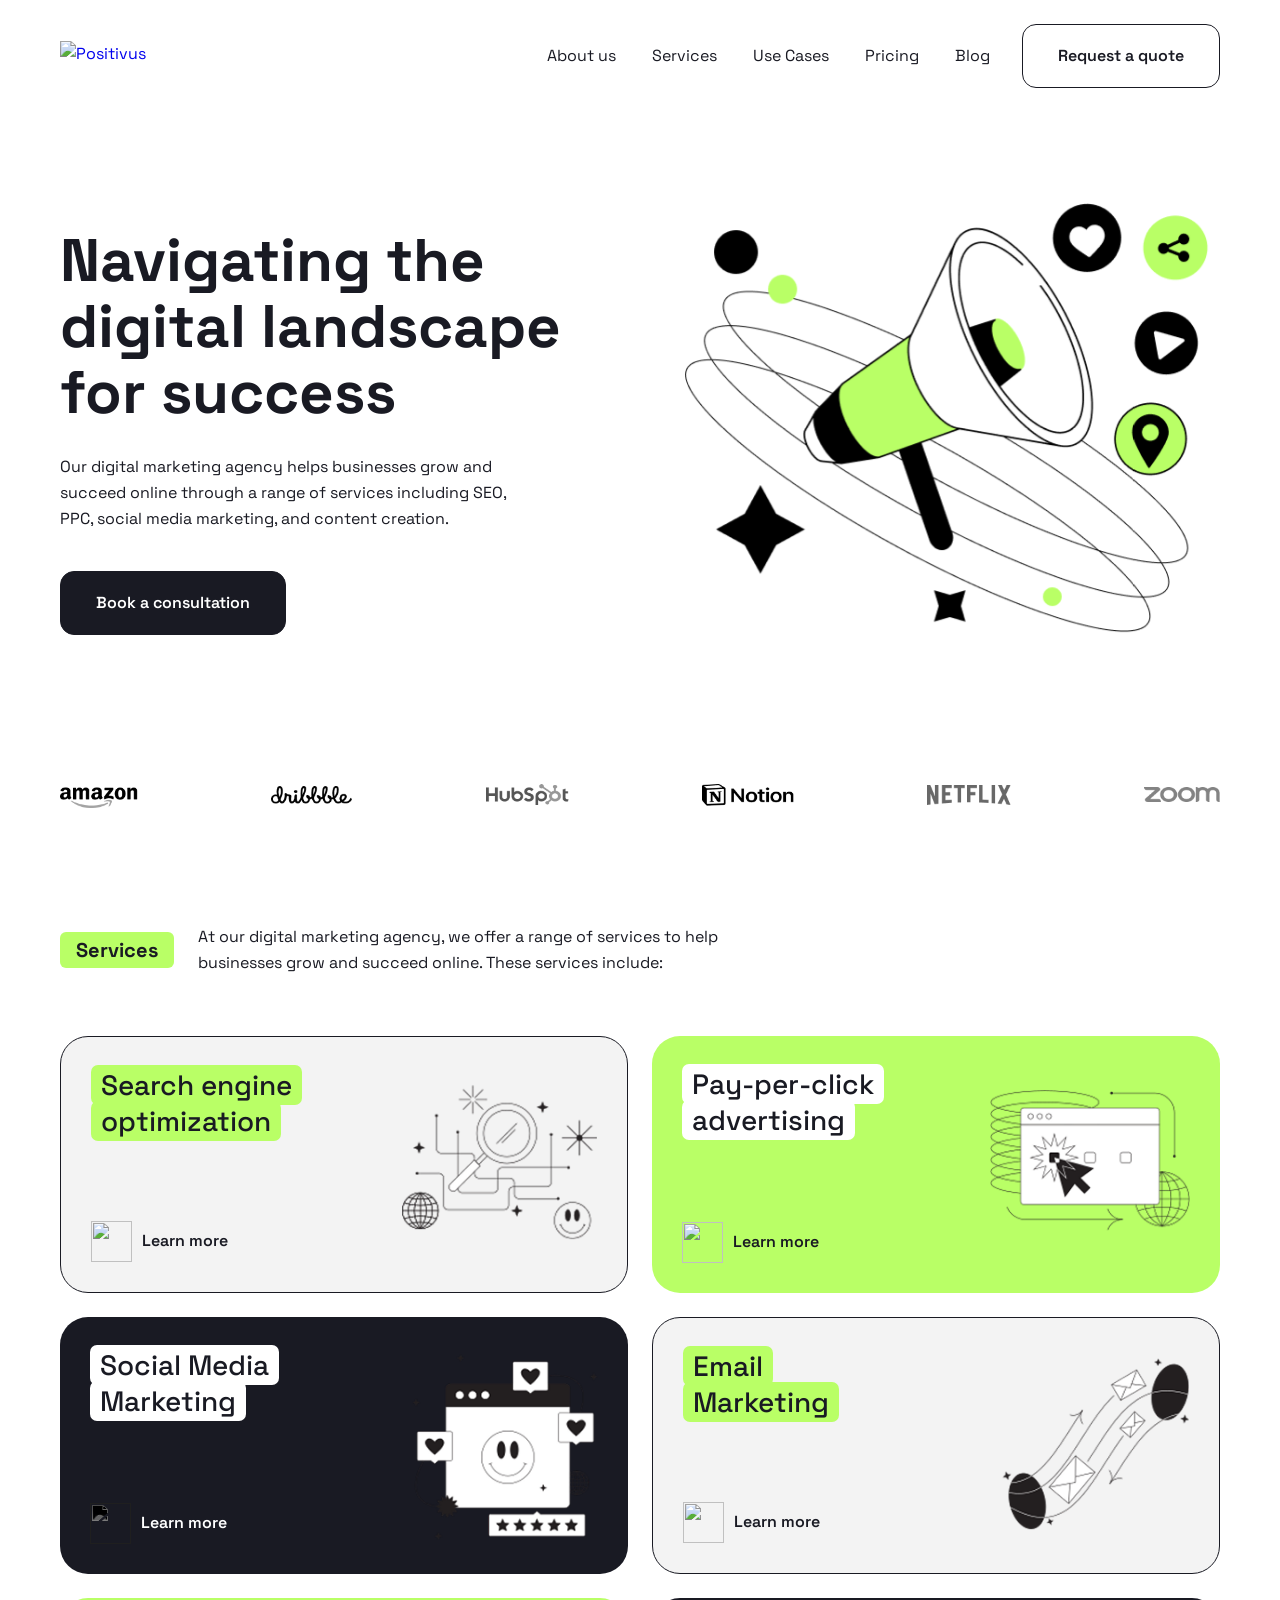
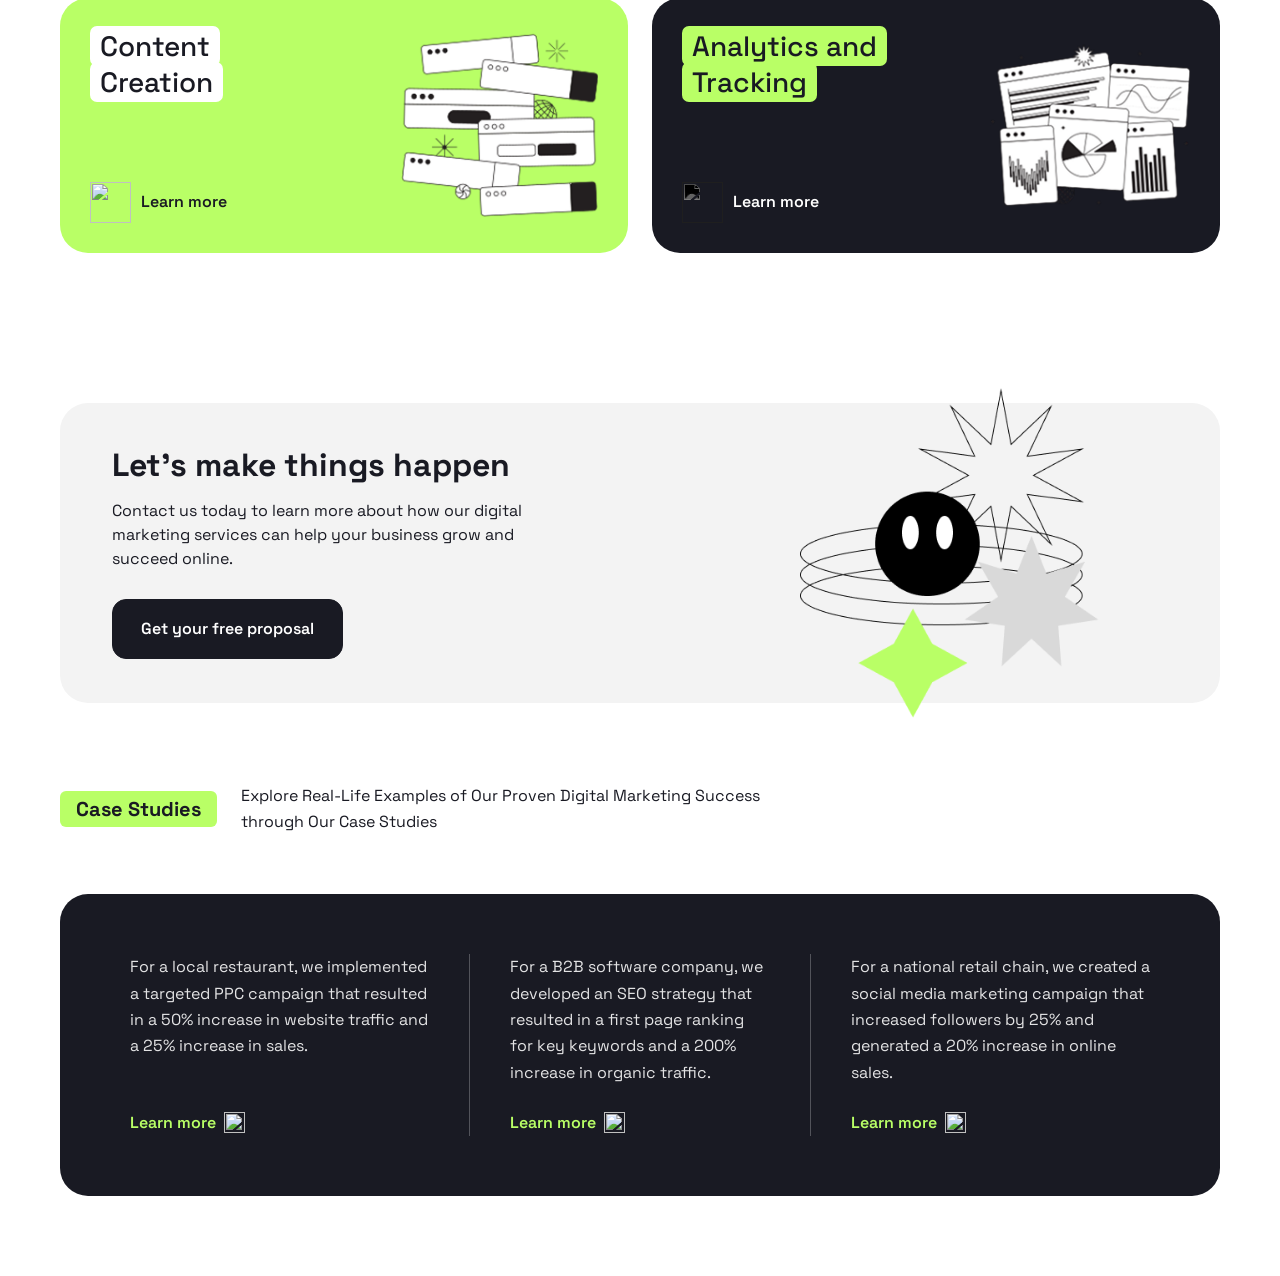
==== parte-1/index.html @ c1a02494 "feat: implement Positivus landing page with design system, responsive layout, and scroll animations" ====
﻿<!DOCTYPE html>
<html lang="en">

<head>
  <meta charset="UTF-8">
  <meta name="viewport" content="width=device-width, initial-scale=1.0">
  <meta name="description"
    content="Positivus Digital marketing agency helping businesses grow and succeed online through SEO, PPC, social media marketing and content creation.">
  <title>Positivus â€” Digital Marketing Agency</title>
  <link rel="preconnect" href="https://fonts.googleapis.com">
  <link rel="preconnect" href="https://fonts.gstatic.com" crossorigin>
  <link href="https://fonts.googleapis.com/css2?family=Space+Grotesk:wght@400;500;600;700&display=swap"
    rel="stylesheet">
  <link rel="stylesheet" href="styles.css">
</head>

<body>

  <!-- â•â• NAVBAR â•â•â•â•â•â•â•â•â•â•â•â•â•â•â•â•â•â•â•â•â•â•â•â•â•â•â•â•â•â•â•â•â•â•â•â•â•â•â•â•â•â•â•â•â•â• -->
  <header class="navbar">
    <div class="wrap">
      <a href="#" class="nav-logo" aria-label="Positivus home">
        <img src="assets/Logo.png" alt="Positivus">
      </a>
      <button class="nav-toggle" type="button" aria-expanded="false" aria-controls="primary-nav-panel"
        aria-label="Open menu">
        <span class="nav-toggle-bars" aria-hidden="true">
          <span class="nav-toggle-bar"></span>
          <span class="nav-toggle-bar"></span>
          <span class="nav-toggle-bar"></span>
        </span>
      </button>
      <div class="nav-panel" id="primary-nav-panel">
        <nav aria-label="Main navigation">
          <ul class="nav-links">
            <li><a href="#">About us</a></li>
            <li><a href="#">Services</a></li>
            <li><a href="#">Use Cases</a></li>
            <li><a href="#">Pricing</a></li>
            <li><a href="#">Blog</a></li>
          </ul>
        </nav>
        <a href="#" class="btn-outline nav-cta">Request a quote</a>
      </div>
    </div>
  </header>

  <!-- â•â• HERO â•â•â•â•â•â•â•â•â•â•â•â•â•â•â•â•â•â•â•â•â•â•â•â•â•â•â•â•â•â•â•â•â•â•â•â•â•â•â•â•â•â•â•â•â•â•â• -->
  <section class="hero" aria-label="Hero">
    <div class="wrap">
      <div class="hero-left">
        <h1 class="reveal">Navigating the digital landscape for success</h1>
        <div class="hero-copy reveal" style="animation-delay:.05s">
          <p>Our digital marketing agency helps businesses grow and succeed online through a range of services including
            SEO, PPC, social media marketing, and content creation.</p>
          <a href="#" class="btn-primary">Book a consultation</a>
        </div>
      </div>
      <div class="hero-visual reveal" style="animation-delay:.15s">
        <div class="hero-visual-media">
          <img src="assets/initial.png" alt="Digital marketing illustration â€” megaphone with floating social icons">
          <a class="hero-hotspot hero-hotspot--instagram" href="https://www.instagram.com/asimov.academy/"
            target="_blank" rel="noopener noreferrer" aria-label="Open Asimov Academy on Instagram"></a>
          <a class="hero-hotspot hero-hotspot--site" href="https://asimov.academy/" target="_blank"
            rel="noopener noreferrer" aria-label="Open Asimov Academy website"></a>
          <a class="hero-hotspot hero-hotspot--youtube" href="https://www.youtube.com/@AsimovAcademy" target="_blank"
            rel="noopener noreferrer" aria-label="Open Asimov Academy on YouTube"></a>
          <a class="hero-hotspot hero-hotspot--maps" href="https://maps.app.goo.gl/E2dj1dgpMBcCJFpw9" target="_blank"
            rel="noopener noreferrer" aria-label="Open Asimov Academy location on Google Maps"></a>
        </div>
      </div>
    </div>
  </section>

  <!-- â•â• LOGO STRIP â•â•â•â•â•â•â•â•â•â•â•â•â•â•â•â•â•â•â•â•â•â•â•â•â•â•â•â•â•â•â•â•â•â•â•â•â•â•â•â•â• -->
  <div class="logo-strip" aria-label="Trusted by">
    <div class="wrap reveal">
      <img src="assets/amazon-logo.png" alt="Amazon" class="brand-img brand-img--amazon">
      <img src="assets/dribbble.png" alt="Dribbble" class="brand-img brand-img--dribbble">
      <img src="assets/hubspot.png" alt="HubSpot" class="brand-img brand-img--hubspot">
      <img src="assets/notion.png" alt="Notion" class="brand-img brand-img--notion">
      <img src="assets/netflix.png" alt="Netflix" class="brand-img brand-img--netflix">
      <img src="assets/xoom.png" alt="Zoom" class="brand-img brand-img--zoom">
    </div>
  </div>

  <!-- â•â• SERVICES â•â•â•â•â•â•â•â•â•â•â•â•â•â•â•â•â•â•â•â•â•â•â•â•â•â•â•â•â•â•â•â•â•â•â•â•â•â•â•â•â•â•â• -->
  <section class="services" aria-labelledby="services-heading">
    <div class="wrap">
      <div class="section-header reveal">
        <h2 id="services-heading" class="badge">Services</h2>
        <p>At our digital marketing agency, we offer a range of services to help businesses grow and succeed online.
          These services include:</p>
      </div>

      <div class="services-grid">

        <!-- 1 Â· White Â· SEO -->
        <article class="card card--white reveal" style="animation-delay:0s">
          <div class="card-left">
            <h3 class="card-title">
              <span class="card-title-line"><span class="hl">Search engine</span></span>
              <span class="card-title-line"><span class="hl">optimization</span></span>
            </h3>
            <a href="#" class="card-learn">
              <img src="assets/Icon.svg" alt="" aria-hidden="true" class="card-learn-icon">
              <span class="card-learn-text">Learn more</span>
            </a>
          </div>
          <div class="card-img-wrap card-img-wrap--seo">
            <img src="assets/Search-engine-optmization.png" alt="" aria-hidden="true">
          </div>
        </article>

        <!-- 2 Â· Green Â· PPC -->
        <article class="card card--green reveal" style="animation-delay:.1s">
          <div class="card-left">
            <h3 class="card-title">
              <span class="card-title-line"><span class="hl hl--white">Pay-per-click</span></span>
              <span class="card-title-line"><span class="hl hl--white">advertising</span></span>
            </h3>
            <a href="#" class="card-learn">
              <img src="assets/Icon.svg" alt="" aria-hidden="true" class="card-learn-icon">
              <span class="card-learn-text">Learn more</span>
            </a>
          </div>
          <div class="card-img-wrap card-img-wrap--ppc">
            <img src="assets/pay-per-click-advertising.png" alt="" aria-hidden="true">
          </div>
        </article>

        <!-- 3 Â· Dark Â· Social Media -->
        <article class="card card--dark reveal" style="animation-delay:.2s">
          <div class="card-left">
            <h3 class="card-title">
              <span class="card-title-line"><span class="hl hl--white">Social Media</span></span>
              <span class="card-title-line"><span class="hl hl--white">Marketing</span></span>
            </h3>
            <a href="#" class="card-learn">
              <img src="assets/Icon.svg" alt="" aria-hidden="true" class="card-learn-icon card-learn-icon--light">
              <span class="card-learn-text">Learn more</span>
            </a>
          </div>
          <div class="card-img-wrap card-img-wrap--social">
            <img src="assets/social-media-marketing.png" alt="" aria-hidden="true">
          </div>
        </article>

        <!-- 4 Â· White Â· Email Marketing -->
        <article class="card card--white reveal" style="animation-delay:.3s">
          <div class="card-left">
            <h3 class="card-title">
              <span class="card-title-line"><span class="hl">Email</span></span>
              <span class="card-title-line"><span class="hl">Marketing</span></span>
            </h3>
            <a href="#" class="card-learn">
              <img src="assets/Icon.svg" alt="" aria-hidden="true" class="card-learn-icon">
              <span class="card-learn-text">Learn more</span>
            </a>
          </div>
          <div class="card-img-wrap card-img-wrap--email">
            <img src="assets/email-marketing.png" alt="" aria-hidden="true">
          </div>
        </article>

        <!-- 5 Â· Green Â· Content Creation -->
        <article class="card card--green reveal" style="animation-delay:.4s">
          <div class="card-left">
            <h3 class="card-title">
              <span class="card-title-line"><span class="hl hl--white">Content</span></span>
              <span class="card-title-line"><span class="hl hl--white">Creation</span></span>
            </h3>
            <a href="#" class="card-learn">
              <img src="assets/Icon.svg" alt="" aria-hidden="true" class="card-learn-icon">
              <span class="card-learn-text">Learn more</span>
            </a>
          </div>
          <div class="card-img-wrap card-img-wrap--content">
            <img src="assets/content-creation.png" alt="" aria-hidden="true">
          </div>
        </article>

        <!-- 6 Â· Dark Â· Analytics -->
        <article class="card card--dark reveal" style="animation-delay:.5s">
          <div class="card-left">
            <h3 class="card-title">
              <span class="card-title-line"><span class="hl hl--green">Analytics and</span></span>
              <span class="card-title-line"><span class="hl hl--green">Tracking</span></span>
            </h3>
            <a href="#" class="card-learn">
              <img src="assets/Icon.svg" alt="" aria-hidden="true" class="card-learn-icon card-learn-icon--light">
              <span class="card-learn-text">Learn more</span>
            </a>
          </div>
          <div class="card-img-wrap card-img-wrap--analytics">
            <img src="assets/analytics-and-tracking.png" alt="" aria-hidden="true">
          </div>
        </article>

      </div>
    </div>
  </section>

  <!-- â•â• CTA BANNER â•â•â•â•â•â•â•â•â•â•â•â•â•â•â•â•â•â•â•â•â•â•â•â•â•â•â•â•â•â•â•â•â•â•â•â•â•â•â•â•â•â• -->
  <section class="cta" aria-labelledby="cta-heading">
    <div class="wrap">
      <div class="cta-inner reveal">
        <div class="cta-left">
          <h2 id="cta-heading">Let's make things happen</h2>
          <p>Contact us today to learn more about how our digital marketing services can help your business grow and
            succeed online.</p>
          <a href="#" class="btn-primary">Get your free proposal</a>
        </div>
        <div class="cta-right">
          <img src="assets/lets-make-things-happen.png" alt="">
        </div>
      </div>
    </div>
  </section>

  <!-- â•â• CASE STUDIES â•â•â•â•â•â•â•â•â•â•â•â•â•â•â•â•â•â•â•â•â•â•â•â•â•â•â•â•â•â•â•â•â•â•â•â•â•â•â•â• -->
  <section class="cases" aria-labelledby="cases-heading">
    <div class="wrap">
      <div class="section-header reveal">
        <h2 id="cases-heading" class="badge">Case Studies</h2>
        <p>Explore Real-Life Examples of Our Proven Digital Marketing Success through Our Case Studies</p>
      </div>

      <div class="cases-card reveal">
        <div class="cases-col">
          <p>For a local restaurant, we implemented a targeted PPC campaign that resulted in a 50% increase in website
            traffic and a 25% increase in sales.</p>
          <a href="#" class="cases-learn">
            <span class="cases-learn-text">Learn more</span>
            <img src="assets/Icon.svg" alt="" class="cases-icon" aria-hidden="true">
          </a>
        </div>
        <div class="cases-divider" role="separator" aria-hidden="true"></div>
        <div class="cases-col">
          <p>For a B2B software company, we developed an SEO strategy that resulted in a first page ranking for key
            keywords and a 200% increase in organic traffic.</p>
          <a href="#" class="cases-learn">
            <span class="cases-learn-text">Learn more</span>
            <img src="assets/Icon.svg" alt="" class="cases-icon" aria-hidden="true">
          </a>
        </div>
        <div class="cases-divider" role="separator" aria-hidden="true"></div>
        <div class="cases-col">
          <p>For a national retail chain, we created a social media marketing campaign that increased followers by 25%
            and generated a 20% increase in online sales.</p>
          <a href="#" class="cases-learn">
            <span class="cases-learn-text">Learn more</span>
            <img src="assets/Icon.svg" alt="" class="cases-icon" aria-hidden="true">
          </a>
        </div>
      </div>
    </div>
  </section>

  <script src="script.js"></script>

</body>

</html>
---- parte-1/styles.css ----
﻿    /* â”€â”€â”€ Reset â”€â”€â”€ */
    *,
    *::before,
    *::after {
      box-sizing: border-box;
      margin: 0;
      padding: 0;
    }

    /* â”€â”€â”€ Design tokens â”€â”€â”€ */
    :root {
      --accent: #B9FF66;
      --dark: #191A23;
      --light: #F3F3F3;
      --white: #FFFFFF;
      --r-card: 28px;
      --r-btn: 14px;
      --sv: 80px;
      --sh: 60px;
    }

    /* â”€â”€â”€ Base â”€â”€â”€ */
    html {
      scroll-behavior: smooth;
    }

    body {
      font-family: "Space Grotesk", sans-serif;
      font-size: 16px;
      line-height: 1.6;
      color: var(--dark);
      background: var(--white);
      overflow-x: hidden;
    }

    a {
      text-decoration: none;
    }

    img {
      display: block;
      max-width: 100%;
      height: auto;
    }

    /* â”€â”€â”€ Typography scale (design-system.md) â”€â”€â”€ */
    h1 {
      font-size: 3.75rem;
      font-weight: 700;
      line-height: 1.1;
    }

    /* 60px */
    h2 {
      font-size: 2.5rem;
      font-weight: 700;
      line-height: 1.2;
    }

    /* 40px */
    h3 {
      font-size: 1.75rem;
      font-weight: 700;
      line-height: 1.25;
    }

    /* 28px */

    /* â”€â”€â”€ Container â”€â”€â”€ */
    .wrap {
      max-width: 1280px;
      margin-inline: auto;
      padding-inline: var(--sh);
    }

    /* â”€â”€â”€ Badge â”€â”€â”€ */
    .badge {
      display: inline-block;
      background: var(--accent);
      border-radius: 6px;
      padding: 2px 10px;
      font-weight: 700;
      line-height: 1.4;
    }

    /* â”€â”€â”€ Buttons â”€â”€â”€ */
    .btn-primary,
    .btn-outline {
      display: inline-block;
      border-radius: var(--r-btn);
      padding: 18px 35px;
      font-family: inherit;
      font-size: 1rem;
      font-weight: 600;
      cursor: pointer;
      border: 1px solid var(--dark);
      transition: opacity .2s ease, background .2s ease, color .2s ease;
    }

    .btn-primary {
      background: var(--dark);
      color: var(--white);
    }

    .btn-primary:hover {
      opacity: .82;
    }

    .btn-outline {
      background: var(--white);
      color: var(--dark);
    }

    .btn-outline:hover {
      background: var(--dark);
      color: var(--white);
    }

    /* â”€â”€â”€ Section header â”€â”€â”€ */
    .section-header {
      display: flex;
      align-items: center;
      gap: 24px;
      margin-bottom: 60px;
    }

    .section-header .badge {
      font-size: 1.25rem;
      padding: 4px 16px;
      white-space: nowrap;
    }

    .section-header p {
      max-width: 560px;
    }

    /* â”€â”€â”€ Scroll-reveal â”€â”€â”€ */
    .reveal {
      opacity: 0;
      transform: translateY(30px);
    }

    .reveal.visible {
      animation: fadeInUp .5s ease forwards;
    }

    @keyframes fadeInUp {
      from {
        opacity: 0;
        transform: translateY(30px);
      }

      to {
        opacity: 1;
        transform: translateY(0);
      }
    }

    /* â•â•â•â•â•â•â•â•â•â•â•â•â•â•â•â•â•â•â•â•â•â•â•â•â•â•â•â•â•â•
       NAVBAR
    â•â•â•â•â•â•â•â•â•â•â•â•â•â•â•â•â•â•â•â•â•â•â•â•â•â•â•â•â•â• */
    .navbar {
      padding-block: 24px;
      position: relative;
      z-index: 20;
    }

    .navbar .wrap {
      display: flex;
      align-items: center;
      justify-content: space-between;
      gap: 24px;
      position: relative;
    }

    .nav-logo {
      display: flex;
      align-items: center;
      flex-shrink: 0;
    }

    .nav-logo img {
      display: block;
      width: auto;
      height: 30px;
      object-fit: contain;
    }

    .nav-panel {
      margin-left: auto;
      display: flex;
      align-items: center;
      gap: 32px;
    }

    .nav-links {
      display: flex;
      list-style: none;
      gap: 36px;
    }

    .nav-links a {
      font-size: 1rem;
      color: var(--dark);
      transition: opacity .2s;
    }

    .nav-links a:hover {
      opacity: .6;
    }

    .nav-cta {
      white-space: nowrap;
    }

    .nav-toggle {
      display: none;
      appearance: none;
      border: 1px solid var(--dark);
      background: var(--white);
      color: var(--dark);
      border-radius: 16px;
      width: 52px;
      height: 52px;
      padding: 0;
      cursor: pointer;
      flex-shrink: 0;
    }

    .nav-toggle-bars {
      display: flex;
      flex-direction: column;
      align-items: center;
      justify-content: center;
      gap: 5px;
    }

    .nav-toggle-bar {
      width: 20px;
      height: 2px;
      background: currentColor;
      border-radius: 999px;
      transition: transform .2s ease, opacity .2s ease;
    }

    .navbar.is-open .nav-toggle-bar:nth-child(1) {
      transform: translateY(7px) rotate(45deg);
    }

    .navbar.is-open .nav-toggle-bar:nth-child(2) {
      opacity: 0;
    }

    .navbar.is-open .nav-toggle-bar:nth-child(3) {
      transform: translateY(-7px) rotate(-45deg);
    }

    /* â•â•â•â•â•â•â•â•â•â•â•â•â•â•â•â•â•â•â•â•â•â•â•â•â•â•â•â•â•â•
       HERO
    â•â•â•â•â•â•â•â•â•â•â•â•â•â•â•â•â•â•â•â•â•â•â•â•â•â•â•â•â•â• */
    .hero .wrap {
      display: grid;
      grid-template-columns: 1fr 1fr;
      align-items: center;
      gap: 40px;
      padding-block: var(--sv);
    }

    .hero-left {
      display: flex;
      flex-direction: column;
    }

    .hero-copy {
      max-width: 460px;
    }

    .hero h1 {
      margin-bottom: 28px;
    }

    .hero p {
      margin-bottom: 40px;
      max-width: 460px;
    }

    .hero-visual {
      display: flex;
      justify-content: flex-end;
      align-items: center;
    }

    .hero-visual-media {
      position: relative;
      width: min(100%, 601px);
    }

    .hero-visual img {
      width: 100%;
      max-width: 100%;
      object-fit: contain;
    }

    .hero-hotspot {
      position: absolute;
      display: block;
      transform: translate(-50%, -50%);
      border-radius: 50%;
      z-index: 2;
    }

    .hero-hotspot--instagram {
      left: 76.2%;
      top: 12.1%;
      width: 10.5%;
      aspect-ratio: 1;
    }

    .hero-hotspot--site {
      left: 91.3%;
      top: 11.2%;
      width: 13%;
      aspect-ratio: 1;
    }

    .hero-hotspot--youtube {
      left: 89.9%;
      top: 35.2%;
      width: 10.5%;
      aspect-ratio: 1;
    }

    .hero-hotspot--maps {
      left: 87.8%;
      top: 53.3%;
      width: 12%;
      aspect-ratio: 1;
    }

    .hero-hotspot:focus-visible {
      outline: 2px solid var(--dark);
      outline-offset: 4px;
    }

    /* â•â•â•â•â•â•â•â•â•â•â•â•â•â•â•â•â•â•â•â•â•â•â•â•â•â•â•â•â•â•
       LOGO STRIP
    â•â•â•â•â•â•â•â•â•â•â•â•â•â•â•â•â•â•â•â•â•â•â•â•â•â•â•â•â•â• */
    .logo-strip {
      background: var(--white);
      padding-block: 28px 34px;
    }

    .logo-strip .wrap {
      display: flex;
      justify-content: space-between;
      align-items: center;
      gap: clamp(18px, 2.4vw, 40px);
    }

    .brand-img {
      display: block;
      width: auto;
      height: auto;
      max-width: 100%;
      object-fit: contain;
      flex-shrink: 0;
      filter: grayscale(1);
    }

    .brand-img--amazon {
      height: 30px;
      filter: grayscale(1);
      opacity: 1;
    }

    .brand-img--dribbble {
      height: 18px;
      filter: grayscale(1) brightness(.24);
      opacity: 1;
    }

    .brand-img--hubspot {
      height: 31px;
      filter: grayscale(1) contrast(.78) brightness(1.05);
      opacity: 1;
    }

    .brand-img--notion {
      height: 22px;
      filter: grayscale(1) brightness(.18);
      opacity: 1;
    }

    .brand-img--netflix {
      height: 20px;
      filter: grayscale(1) contrast(.7) brightness(1.18);
      opacity: 1;
    }

    .brand-img--zoom {
      height: 15px;
      filter: grayscale(1) contrast(.78) brightness(1.02);
      opacity: 1;
    }

    /* â•â•â•â•â•â•â•â•â•â•â•â•â•â•â•â•â•â•â•â•â•â•â•â•â•â•â•â•â•â•
       SERVICES
    â•â•â•â•â•â•â•â•â•â•â•â•â•â•â•â•â•â•â•â•â•â•â•â•â•â•â•â•â•â• */
    .services .wrap {
      padding-block: var(--sv);
    }

    .services-grid {
      display: grid;
      grid-template-columns: repeat(2, 1fr);
      gap: 24px;
    }

    /* â”€â”€â”€ Card shell â”€â”€â”€ */
    .card {
      border-radius: var(--r-card);
      padding: 30px;
      min-height: 255px;
      display: flex;
      flex-direction: row;
      justify-content: space-between;
      align-items: stretch;
      gap: 20px;
      transition: transform .3s ease, box-shadow .3s ease;
    }

    .card--white {
      background: var(--light);
      border: 1px solid var(--dark);
    }

    .card--green {
      background: var(--accent);
      border: none;
    }

    .card--dark {
      background: var(--dark);
      border: none;
      color: var(--white);
    }

    .card--white:hover,
    .card--green:hover {
      transform: translateY(-6px);
      box-shadow: 6px 6px 0 var(--dark);
    }

    .card--dark:hover {
      transform: translateY(-6px);
      box-shadow: 6px 6px 0 var(--accent);
    }

    /* â”€â”€â”€ Card left column: title top, learn-more bottom â”€â”€â”€ */
    .card-left {
      flex: 1 1 auto;
      display: flex;
      flex-direction: column;
      justify-content: space-between;
      align-self: stretch;
      min-width: 0;
      /* prevent flex overflow on narrow containers */
    }

    /* â”€â”€â”€ Card title badge highlights â”€â”€â”€ */
    .card-title {
      font-size: 1.75rem;
      font-weight: 700;
      line-height: 1.3;
    }

    .card-title-line {
      display: block;
    }

    .card-title .hl {
      display: inline;
      background: var(--accent);
      border-radius: 7px;
      padding: 2px 10px;
      font-weight: 500;
      box-decoration-break: clone;
      -webkit-box-decoration-break: clone;
    }

    .card-title .hl--dark {
      background: var(--dark);
      color: var(--white);
    }

    .card-title .hl--white {
      background: var(--white);
      color: var(--dark);
    }

    .card-title .hl--green {
      background: var(--accent);
      color: var(--dark);
    }

    /* â”€â”€â”€ Learn more â”€â”€â”€ */
    .card-learn {
      display: inline-flex;
      align-items: center;
      gap: 10px;
      font-weight: 600;
      color: var(--dark);
      width: fit-content;
      transition: gap .2s ease;
    }

    .card--dark .card-learn {
      color: var(--white);
    }

    .card-learn:hover {
      gap: 16px;
    }

    .card-learn:hover .card-learn-text {
      text-decoration: underline;
    }

    .card-learn-icon {
      width: 41px;
      height: 41px;
      flex-shrink: 0;
      transition: transform .2s ease;
    }

    .card-learn:hover .card-learn-icon {
      transform: translateX(4px);
    }

    .card-learn-icon--light {
      filter: grayscale(1) invert(1) contrast(1.5);
    }

    /*
     * â”€â”€â”€ Card illustration wrapper â”€â”€â”€â”€â”€â”€â”€â”€â”€â”€â”€â”€â”€â”€â”€â”€â”€â”€â”€â”€â”€â”€â”€â”€â”€â”€â”€
     * Fixed bounding box so ALL cards have identical height
     * regardless of each image's natural aspect ratio.
     * Width â‰ˆ 38% of the inner card content area at 1440px viewport.
     * Height drives the card total height: 30px + 195px + 30px = 255px.
     * â”€â”€â”€â”€â”€â”€â”€â”€â”€â”€â”€â”€â”€â”€â”€â”€â”€â”€â”€â”€â”€â”€â”€â”€â”€â”€â”€â”€â”€â”€â”€â”€â”€â”€â”€â”€â”€â”€â”€â”€â”€â”€â”€â”€â”€â”€â”€â”€â”€â”€â”€â”€â”€â”€â”€â”€â”€â”€
     */
    .card-img-wrap {
      --card-visual-height: 172px;
      --card-visual-shift-y: 0px;
      width: 200px;
      min-height: 195px;
      flex-shrink: 0;
      display: flex;
      align-self: stretch;
      align-items: center;
      justify-content: flex-end;
    }

    .card-img-wrap img {
      max-width: 100%;
      max-height: var(--card-visual-height);
      width: auto;
      height: auto;
      object-fit: contain;
      display: block;
      transform: translateY(var(--card-visual-shift-y));
    }

    .card-img-wrap--seo {
      --card-visual-height: 158px;
      --card-visual-shift-y: -2px;
    }

    .card-img-wrap--ppc {
      --card-visual-height: 150px;
      --card-visual-shift-y: -4px;
    }

    .card-img-wrap--social {
      --card-visual-height: 186px;
      --card-visual-shift-y: 2px;
    }

    .card-img-wrap--email {
      --card-visual-height: 172px;
      --card-visual-shift-y: -1px;
    }

    .card-img-wrap--content {
      --card-visual-height: 184px;
    }

    .card-img-wrap--analytics {
      --card-visual-height: 170px;
    }

    /* â•â•â•â•â•â•â•â•â•â•â•â•â•â•â•â•â•â•â•â•â•â•â•â•â•â•â•â•â•â•
       CTA BANNER
    â•â•â•â•â•â•â•â•â•â•â•â•â•â•â•â•â•â•â•â•â•â•â•â•â•â•â•â•â•â• */
    .cta .wrap {
      padding-block: 70px var(--sv);
    }

    .cta-inner {
      background: var(--light);
      border-radius: var(--r-card);
      padding: 44px 52px;
      display: grid;
      grid-template-columns: minmax(0, 1fr) 320px;
      gap: 24px;
      align-items: center;
      overflow: visible;
      position: relative;
    }

    .cta-left {
      max-width: 520px;
    }

    .cta-left h2 {
      font-size: 2rem;
      line-height: 1.15;
      margin-bottom: 16px;
    }

    .cta-left p {
      max-width: 430px;
      margin-bottom: 28px;
      line-height: 1.5;
    }

    .cta .btn-primary {
      min-width: 210px;
      padding: 16px 28px;
      text-align: center;
    }

    .cta-right img {
      position: absolute;
      top: -15px;
      right: 120px;
      height: calc(100% + 30px);
      width: auto;
      object-fit: contain;
      display: block;
    }

    /* â•â•â•â•â•â•â•â•â•â•â•â•â•â•â•â•â•â•â•â•â•â•â•â•â•â•â•â•â•â•
       CASE STUDIES
    â•â•â•â•â•â•â•â•â•â•â•â•â•â•â•â•â•â•â•â•â•â•â•â•â•â•â•â•â•â• */
    .cases .wrap {
      padding-block: 0 var(--sv);
    }

    .cases-card {
      background: var(--dark);
      border-radius: var(--r-card);
      padding: 60px 70px;
      display: grid;
      grid-template-columns: 1fr 1px 1fr 1px 1fr;
      color: var(--white);
    }

    .cases-divider {
      background: rgba(255, 255, 255, .25);
    }

    .cases-col {
      padding-inline: 40px;
      display: flex;
      flex-direction: column;
      justify-content: space-between;
      gap: 24px;
    }

    .cases-col:first-child {
      padding-left: 0;
    }

    .cases-col:last-child {
      padding-right: 0;
    }

    .cases-col p {
      font-size: 1rem;
      line-height: 1.65;
      color: rgba(255, 255, 255, .88);
    }

    .cases-learn {
      display: inline-flex;
      align-items: center;
      gap: 8px;
      color: var(--accent);
      font-weight: 600;
      width: fit-content;
      transition: gap .2s ease;
    }

    .cases-learn:hover {
      gap: 14px;
    }

    .cases-learn:hover .cases-learn-text {
      text-decoration: underline;
    }

    .cases-icon {
      width: 21px;
      height: 21px;
      flex: 0 0 21px;
      transition: transform .2s ease;
    }

    .cases-learn:hover .cases-icon {
      transform: translateX(4px);
    }

    /* â•â•â•â•â•â•â•â•â•â•â•â•â•â•â•â•â•â•â•â•â•â•â•â•â•â•â•â•â•â•
       RESPONSIVE â‰¤ 1024px (tablet)
    â•â•â•â•â•â•â•â•â•â•â•â•â•â•â•â•â•â•â•â•â•â•â•â•â•â•â•â•â•â• */
    @media (max-width: 1024px) {
      .card-img-wrap {
        width: 160px;
        height: 155px;
      }

      .cta .wrap {
        padding-block-start: 50px;
      }

      .cta-inner {
        grid-template-columns: minmax(0, 1fr) 260px;
        padding: 38px 42px;
        gap: 20px;
      }

      .cta-left h2 {
        font-size: 1.75rem;
      }

      .cta-right img {
        top: -15px;
        right: 10px;
        height: calc(100% + 30px);
      }
    }

    /* â•â•â•â•â•â•â•â•â•â•â•â•â•â•â•â•â•â•â•â•â•â•â•â•â•â•â•â•â•â•
       RESPONSIVE â‰¤ 768px (mobile)
    â•â•â•â•â•â•â•â•â•â•â•â•â•â•â•â•â•â•â•â•â•â•â•â•â•â•â•â•â•â• */
    @media (max-width: 768px) {
      :root {
        --sh: 20px;
        --sv: 56px;
      }

      .wrap {
        padding-inline: var(--sh);
      }

      /* Navbar */
      .navbar .wrap {
        flex-wrap: nowrap;
        justify-content: space-between;
        gap: 12px;
      }

      .nav-logo img {
        height: 28px;
      }

      .nav-toggle {
        display: inline-flex;
        align-items: center;
        justify-content: center;
      }

      .nav-panel {
        position: absolute;
        top: calc(100% + 12px);
        left: var(--sh);
        right: var(--sh);
        display: none;
        flex-direction: column;
        align-items: stretch;
        gap: 16px;
        padding: 18px;
        background: var(--white);
        border: 1px solid var(--dark);
        border-radius: 24px;
        box-shadow: 0 24px 60px rgba(25, 26, 35, .12);
      }

      .navbar.is-open .nav-panel {
        display: flex;
      }

      .nav-panel nav {
        width: 100%;
      }

      .nav-links {
        flex-direction: column;
        align-items: stretch;
        gap: 0;
      }

      .nav-links a {
        display: block;
        padding: 10px 0;
        text-align: center;
      }

      .nav-cta {
        width: 100%;
        text-align: center;
      }

      /* Hero */
      .hero .wrap {
        grid-template-columns: 1fr;
        gap: 24px;
      }

      .hero-left {
        display: contents;
      }

      .hero h1 {
        font-size: 2.5rem;
        margin-bottom: 0;
        order: 1;
        text-align: center;
      }

      .hero-visual {
        order: 2;
        justify-content: center;
      }

      .hero-visual img {
        margin-inline: auto;
      }

      .hero-visual-media {
        width: min(100%, 320px);
      }

      .hero-copy {
        order: 3;
        max-width: none;
      }

      .hero-copy p {
        text-align: center;
        margin-bottom: 24px;
      }

      .hero-copy .btn-primary {
        width: 100%;
        text-align: center;
      }

      /* Logo strip */
      .logo-strip {
        padding-block: 22px 28px;
      }

      .logo-strip .wrap {
        justify-content: center;
        gap: 22px 30px;
        flex-wrap: wrap;
      }

      .brand-img--amazon {
        height: 24px;
      }

      .brand-img--dribbble {
        height: 18px;
      }

      .brand-img--hubspot {
        height: 24px;
      }

      .brand-img--notion {
        height: 20px;
      }

      .brand-img--netflix {
        height: 24px;
      }

      .brand-img--zoom {
        height: 18px;
      }

      /* Section header */
      .section-header {
        flex-direction: column;
        align-items: center;
        gap: 12px;
        margin-bottom: 32px;
        text-align: center;
      }

      .section-header .badge {
        margin-inline: auto;
      }

      .section-header p {
        max-width: 520px;
      }

      /* Services â€” single column, card flips to column layout */
      .services-grid {
        grid-template-columns: 1fr;
      }

      .card {
        min-height: 240px;
        position: relative;
        flex-direction: column;
        align-items: flex-start;
        gap: 16px;
        padding: 40px;
      }

      .card-left {
        width: 100%;
        gap: 14px;
        display: flex;
        flex-direction: column;
        justify-content: space-between;
      }

      .card-title {
        font-size: 1.375rem;
      }

      .card-learn {
        left: 24px;
        bottom: 24px;
      }

      .card-img-wrap {
        width: min(160px, 44vw);
        height: 120px;
        min-height: 120px;
        align-self: flex-end;
        align-items: flex-end;
        position: absolute;
        top: 85px;
      }

      .card-img-wrap img {
        max-height: 100%;
        transform: none;
      }

      /* CTA */
      .cta-inner {
        grid-template-columns: 1fr;
        padding: 34px 24px;
        gap: 22px;
      }

      .cta-left {
        max-width: none;
      }

      .cta-left h2 {
        font-size: 1.75rem;
        text-align: center;
      }

      .cta-left p {
        margin-bottom: 24px;
        text-align: center;
      }

      .cta .wrap {
        padding-block-start: 0;
      }

      .cta .btn-primary {
        width: 100%;
        min-width: 0;
      }

      .cta-right {
        display: none;
      }

      /* Case studies */
      .cases-card {
        display: flex;
        gap: 16px;
        background: transparent;
        border-radius: 0;
        padding: 0 var(--sh) 8px;
        margin-inline: calc(var(--sh) * -1);
        overflow-x: auto;
        overflow-y: hidden;
        scroll-snap-type: x proximity;
        scroll-padding-inline: var(--sh);
        scrollbar-width: none;
      }

      .cases-card::-webkit-scrollbar {
        display: none;
      }

      .cases-divider {
        display: none;
      }

      .cases-col {
        flex: 0 0 82%;
        min-height: 230px;
        background: var(--dark);
        border-radius: var(--r-card);
        padding: 28px 24px;
        border: none;
        scroll-snap-align: start;
      }

      .cases-col:last-child {
        padding: 28px 24px;
      }

      .cases-col:first-child {
        padding: 28px 24px;
      }
    }
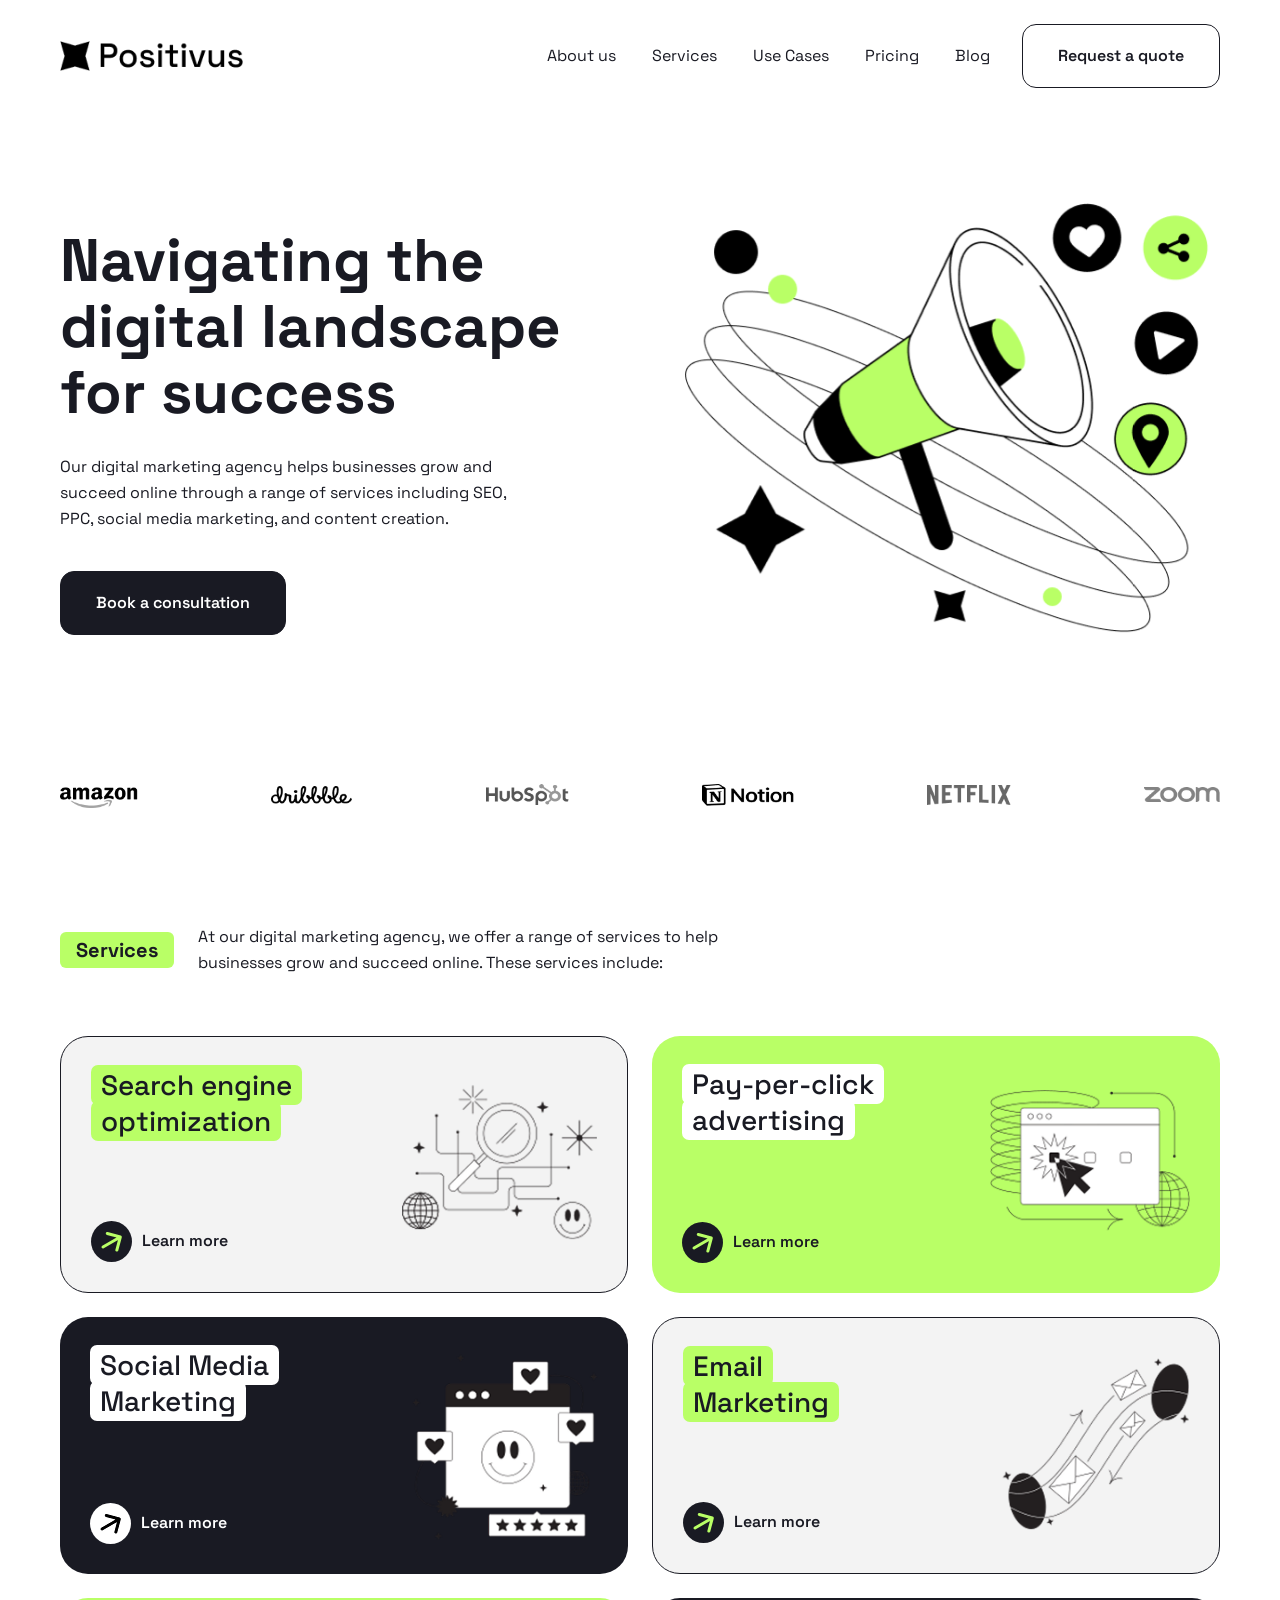
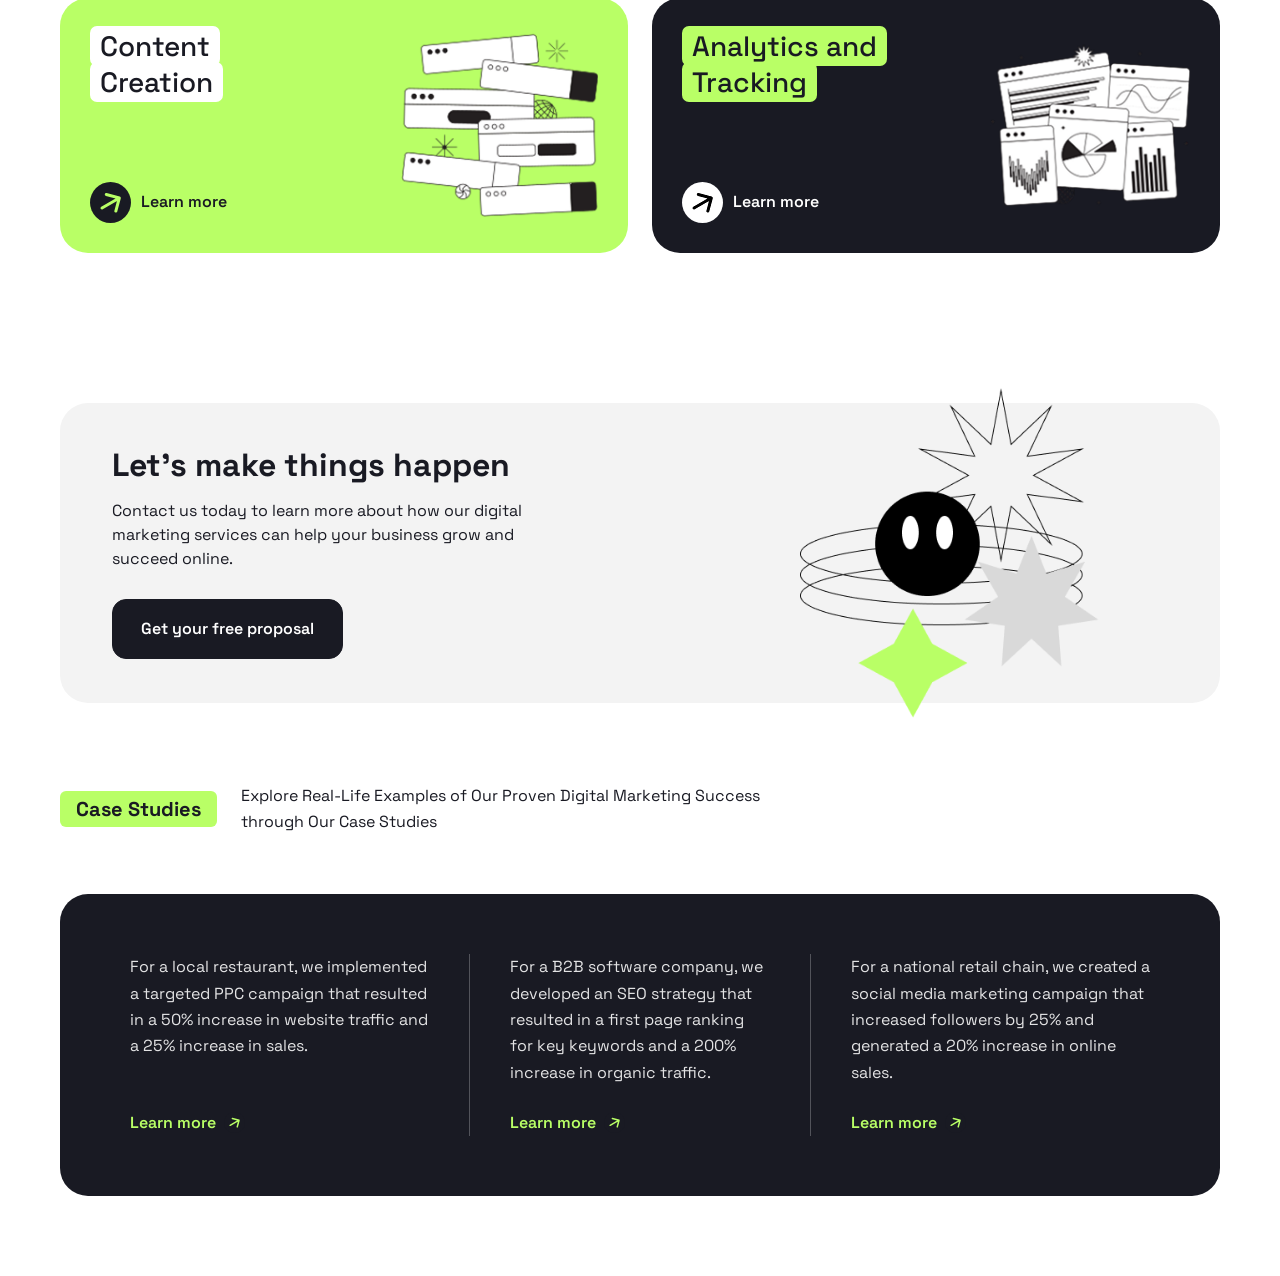
==== commit 35a8a4ce: "chore(parte-1): ajustar title e adicionar favicon" ====
--- a/parte-1/index.html
+++ b/parte-1/index.html
@@ -6,7 +6,8 @@
   <meta name="viewport" content="width=device-width, initial-scale=1.0">
   <meta name="description"
     content="Positivus Digital marketing agency helping businesses grow and succeed online through SEO, PPC, social media marketing and content creation.">
-  <title>Positivus â€” Digital Marketing Agency</title>
+  <title>Positivus Digital Marketing Agency</title>
+  <link rel="icon" href="assets/Logo.png">
   <link rel="preconnect" href="https://fonts.googleapis.com">
   <link rel="preconnect" href="https://fonts.gstatic.com" crossorigin>
   <link href="https://fonts.googleapis.com/css2?family=Space+Grotesk:wght@400;500;600;700&display=swap"
@@ -261,4 +262,4 @@
 
 </body>
 
-</html>
+</html>
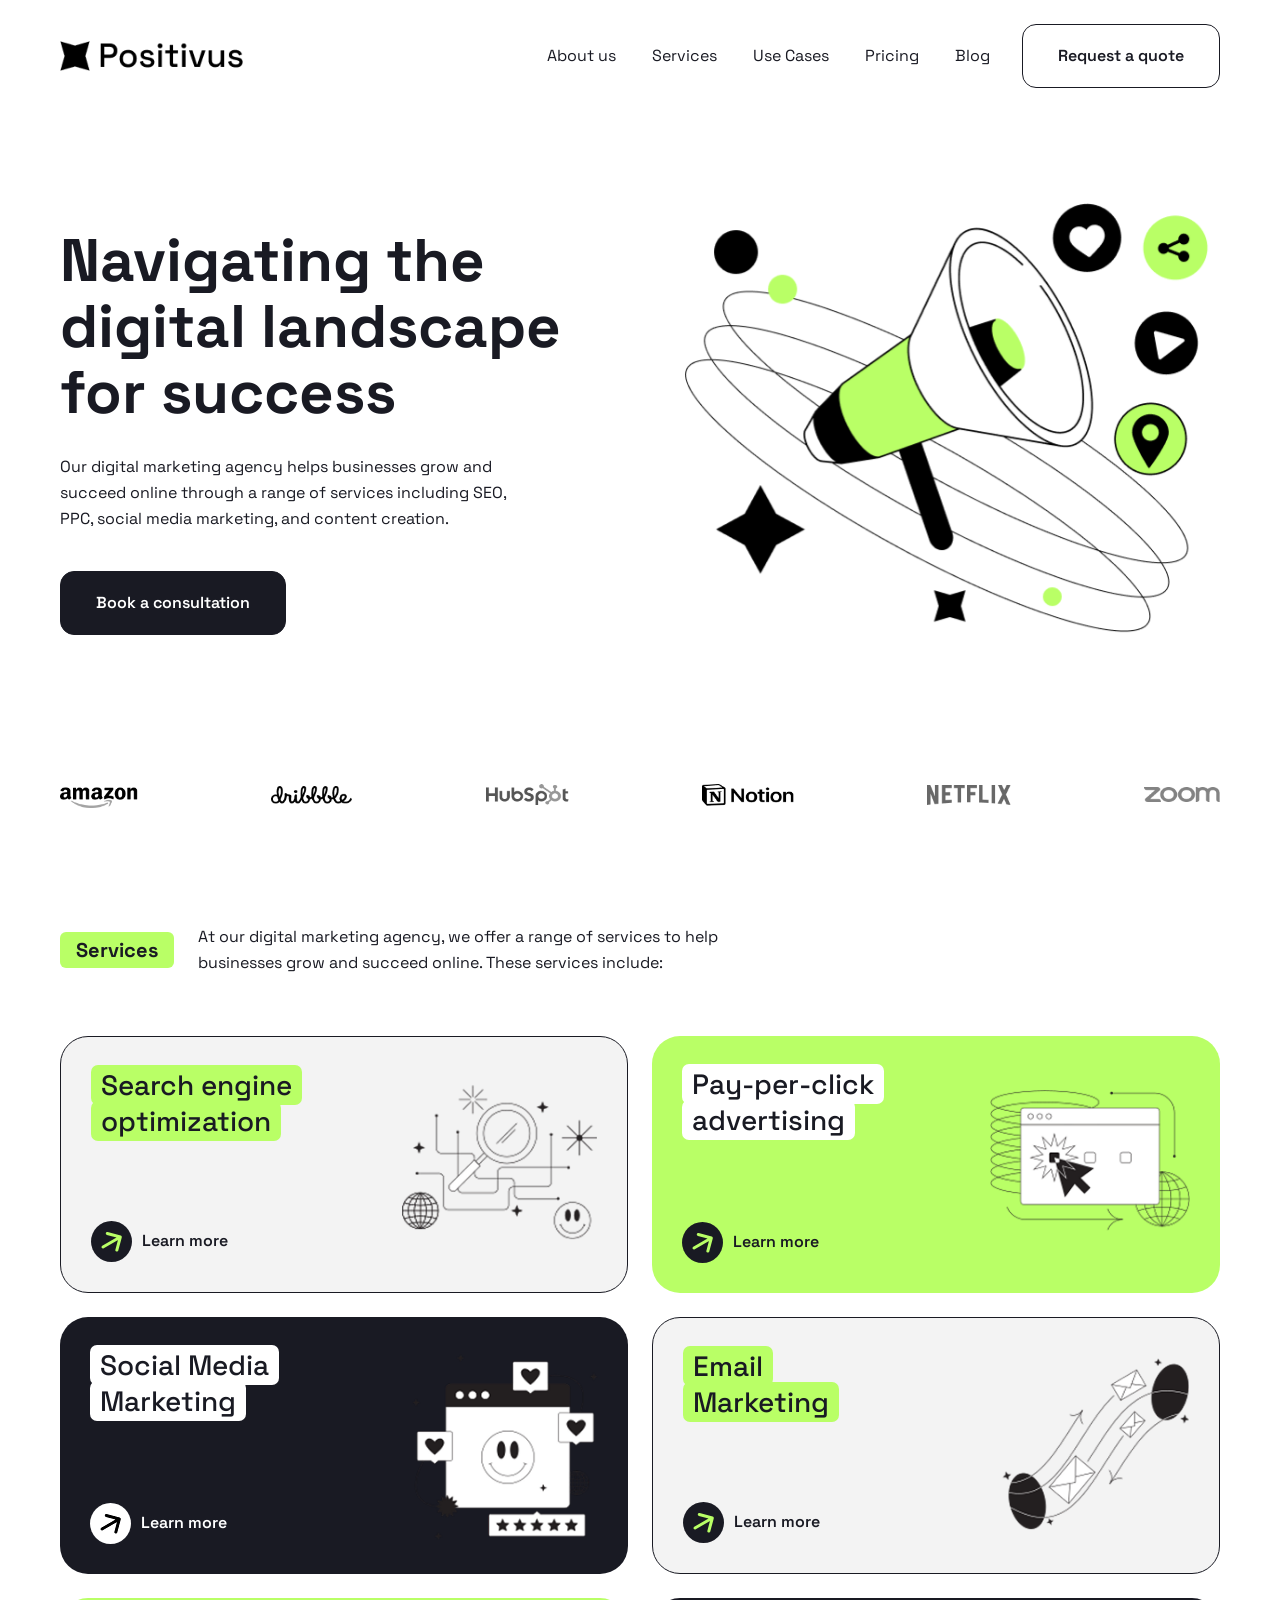
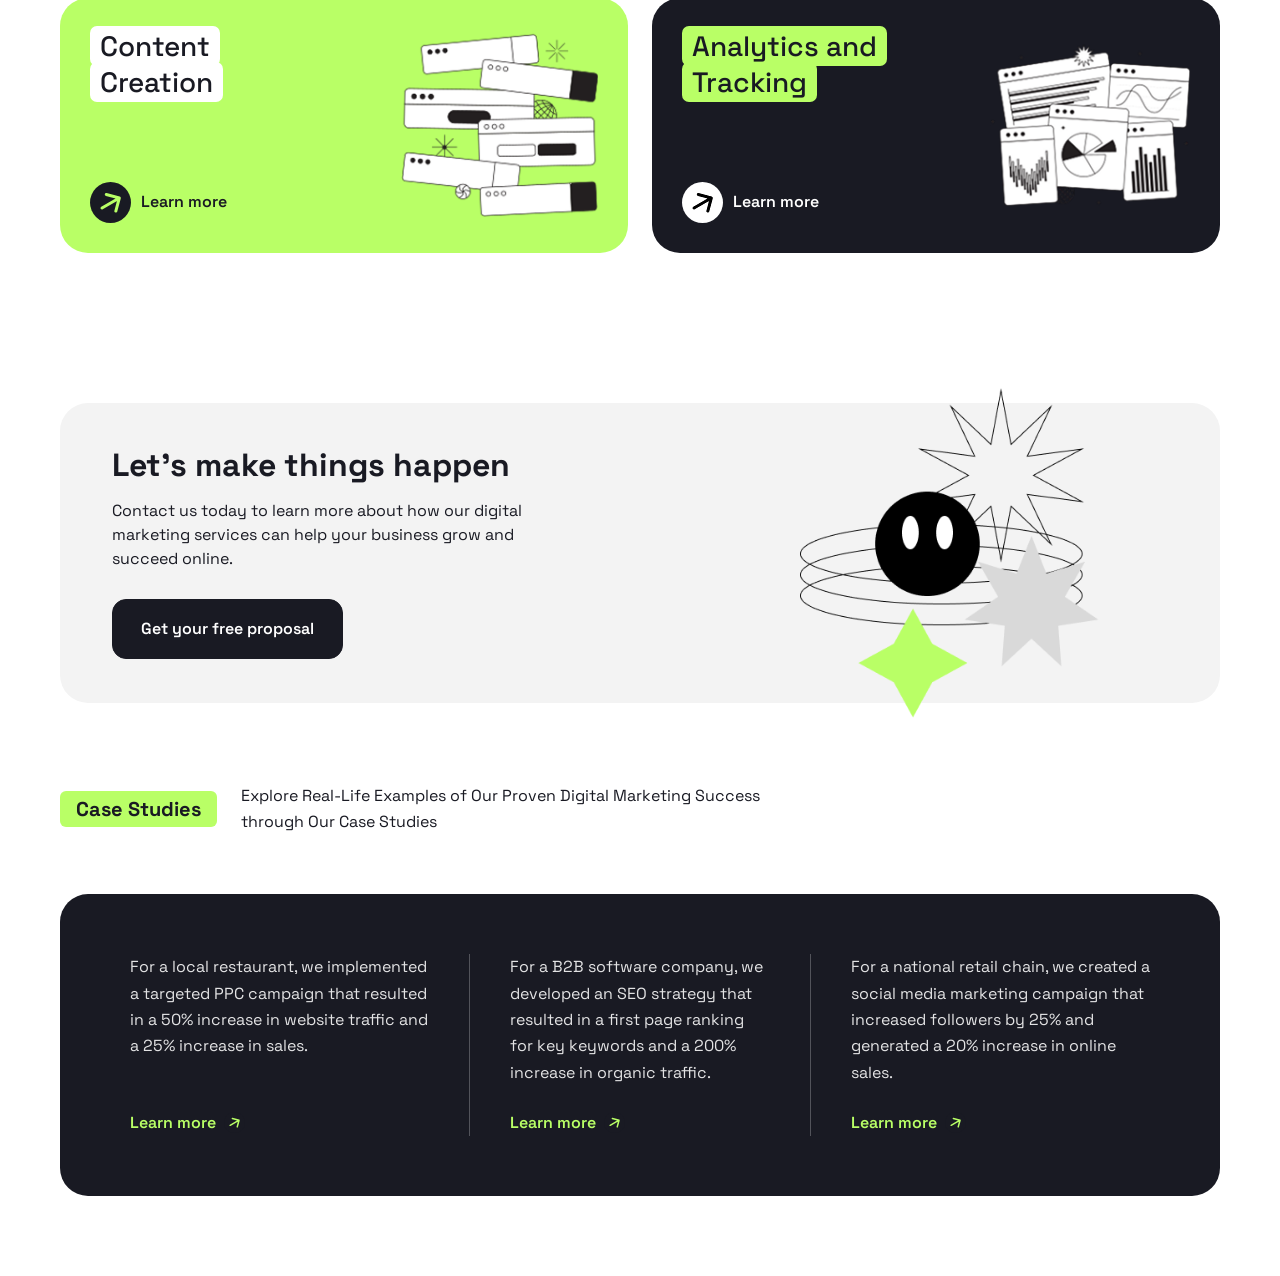
==== commit 04c58499: "feat: fix icon logo tittle" ====
--- a/parte-1/index.html
+++ b/parte-1/index.html
@@ -7,7 +7,7 @@
   <meta name="description"
     content="Positivus Digital marketing agency helping businesses grow and succeed online through SEO, PPC, social media marketing and content creation.">
   <title>Positivus Digital Marketing Agency</title>
-  <link rel="icon" href="assets/Logo.png">
+  <link rel="icon" href="assets/IconLogo.png">
   <link rel="preconnect" href="https://fonts.googleapis.com">
   <link rel="preconnect" href="https://fonts.gstatic.com" crossorigin>
   <link href="https://fonts.googleapis.com/css2?family=Space+Grotesk:wght@400;500;600;700&display=swap"
@@ -17,7 +17,7 @@
 
 <body>
 
-  <!-- â•â• NAVBAR â•â•â•â•â•â•â•â•â•â•â•â•â•â•â•â•â•â•â•â•â•â•â•â•â•â•â•â•â•â•â•â•â•â•â•â•â•â•â•â•â•â•â•â•â•â• -->
+  <!-- NAVBAR -->
   <header class="navbar">
     <div class="wrap">
       <a href="#" class="nav-logo" aria-label="Positivus home">
@@ -46,7 +46,7 @@
     </div>
   </header>
 
-  <!-- â•â• HERO â•â•â•â•â•â•â•â•â•â•â•â•â•â•â•â•â•â•â•â•â•â•â•â•â•â•â•â•â•â•â•â•â•â•â•â•â•â•â•â•â•â•â•â•â•â•â• -->
+  <!-- HERO -->
   <section class="hero" aria-label="Hero">
     <div class="wrap">
       <div class="hero-left">
@@ -73,7 +73,7 @@
     </div>
   </section>
 
-  <!-- â•â• LOGO STRIP â•â•â•â•â•â•â•â•â•â•â•â•â•â•â•â•â•â•â•â•â•â•â•â•â•â•â•â•â•â•â•â•â•â•â•â•â•â•â•â•â• -->
+  <!-- LOGO STRIP -->
   <div class="logo-strip" aria-label="Trusted by">
     <div class="wrap reveal">
       <img src="assets/amazon-logo.png" alt="Amazon" class="brand-img brand-img--amazon">
@@ -85,7 +85,7 @@
     </div>
   </div>
 
-  <!-- â•â• SERVICES â•â•â•â•â•â•â•â•â•â•â•â•â•â•â•â•â•â•â•â•â•â•â•â•â•â•â•â•â•â•â•â•â•â•â•â•â•â•â•â•â•â•â• -->
+  <!-- SERVICES -->
   <section class="services" aria-labelledby="services-heading">
     <div class="wrap">
       <div class="section-header reveal">
@@ -202,7 +202,7 @@
     </div>
   </section>
 
-  <!-- â•â• CTA BANNER â•â•â•â•â•â•â•â•â•â•â•â•â•â•â•â•â•â•â•â•â•â•â•â•â•â•â•â•â•â•â•â•â•â•â•â•â•â•â•â•â•â• -->
+  <!-- CTA BANNER -->
   <section class="cta" aria-labelledby="cta-heading">
     <div class="wrap">
       <div class="cta-inner reveal">
@@ -219,7 +219,7 @@
     </div>
   </section>
 
-  <!-- â•â• CASE STUDIES â•â•â•â•â•â•â•â•â•â•â•â•â•â•â•â•â•â•â•â•â•â•â•â•â•â•â•â•â•â•â•â•â•â•â•â•â•â•â•â• -->
+  <!-- CASE STUDIES -->
   <section class="cases" aria-labelledby="cases-heading">
     <div class="wrap">
       <div class="section-header reveal">
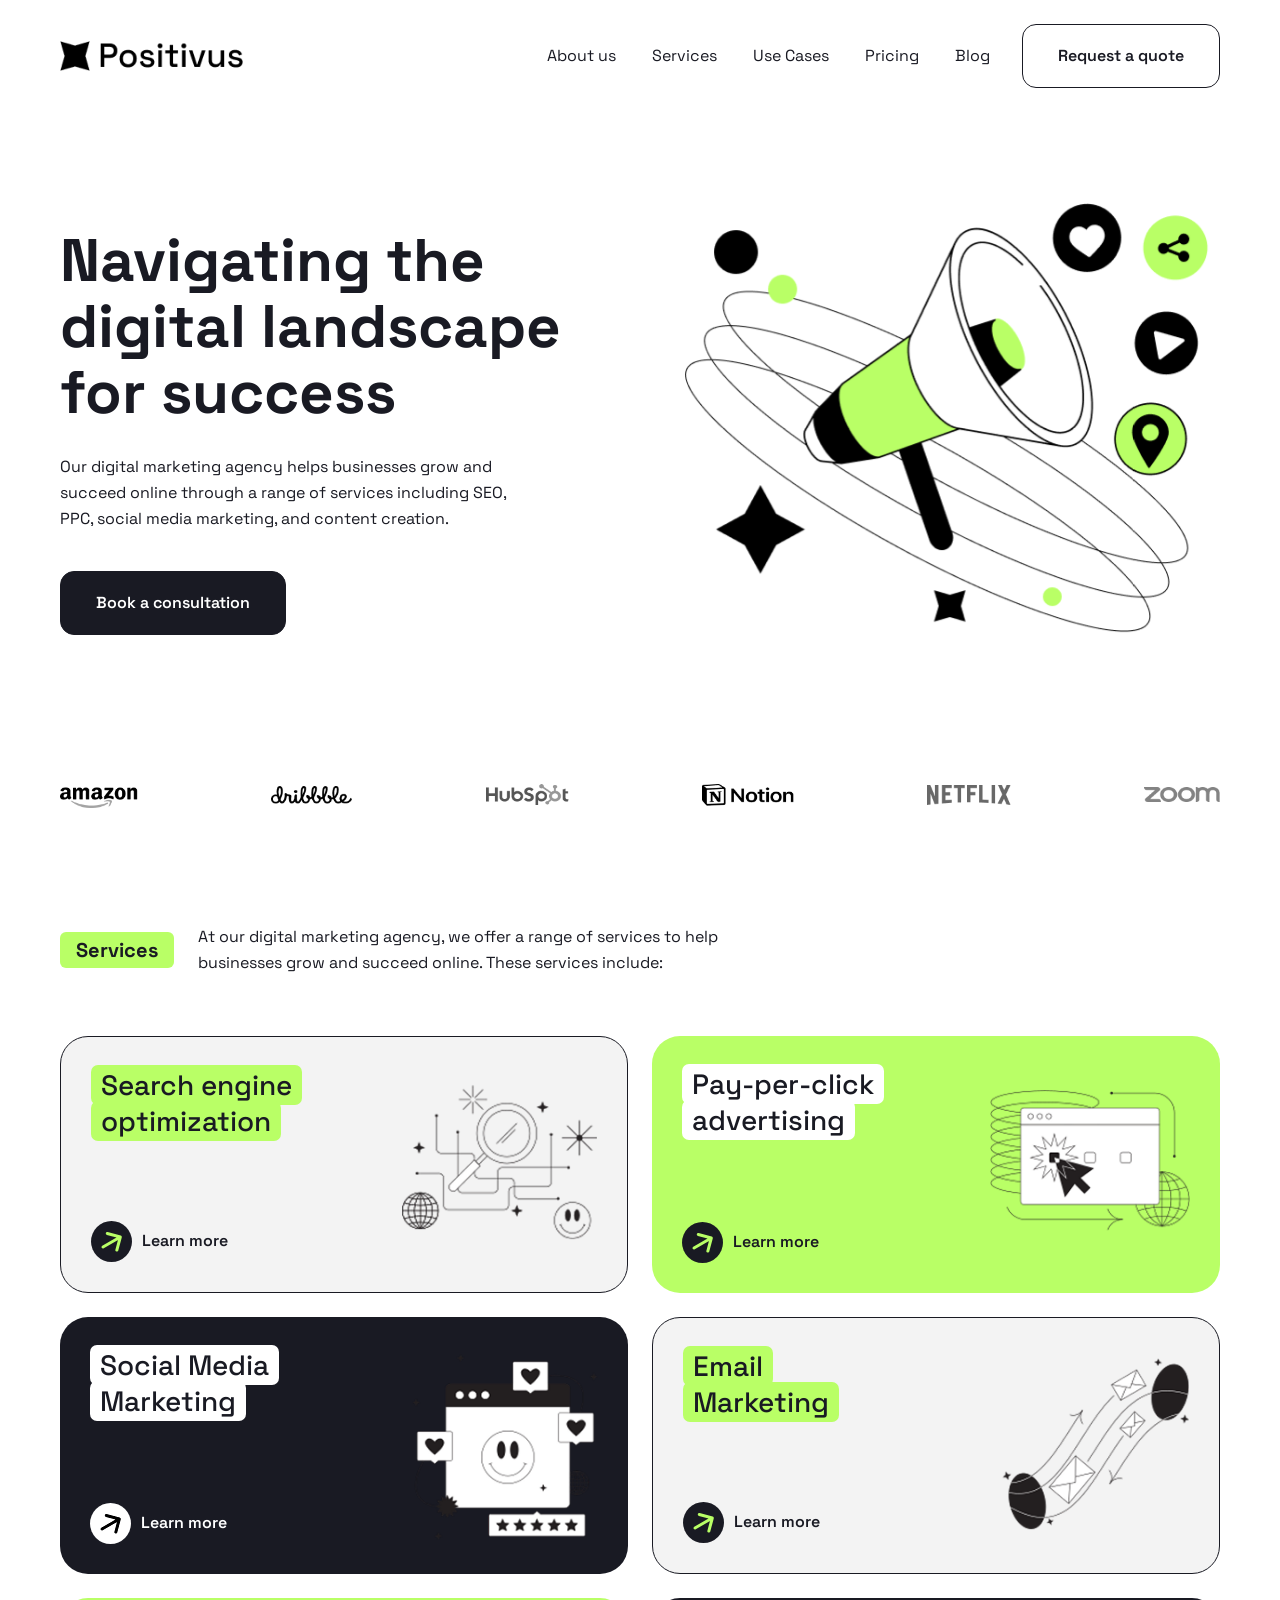
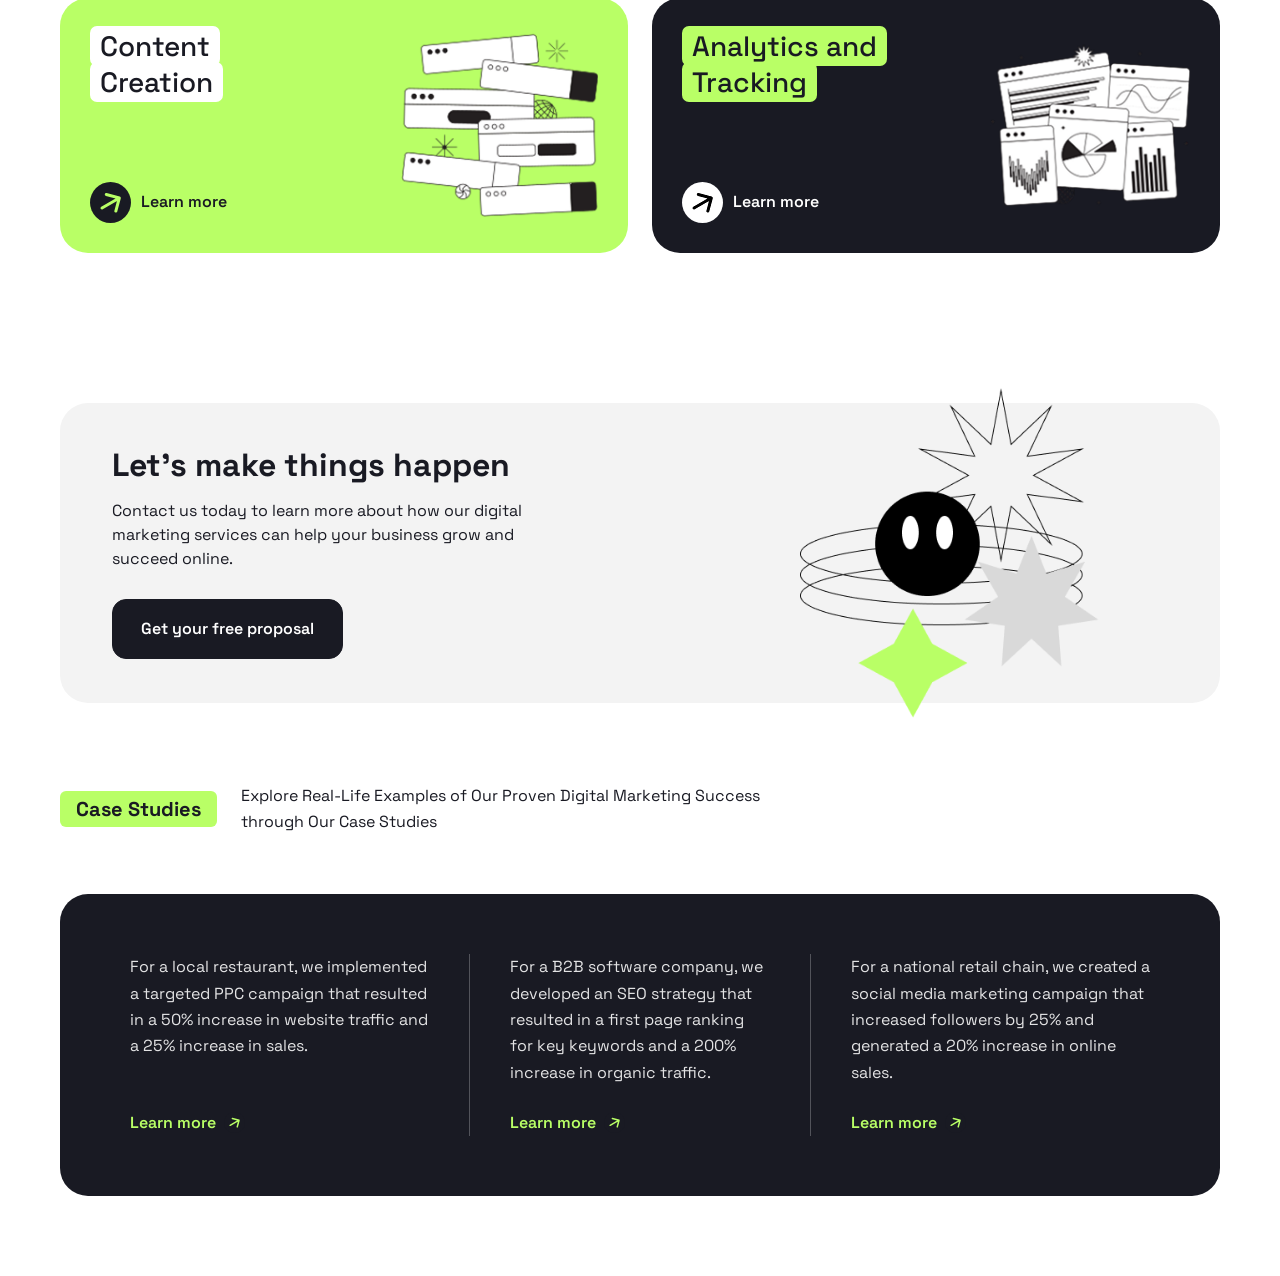
==== commit 098cf9d1: "Revert "Merge remote-tracking branch 'origin/develop' into develop" This reverts commit 75f7a33003e4" ====
--- a/parte-1/index.html
+++ b/parte-1/index.html
@@ -6,7 +6,7 @@
   <meta name="viewport" content="width=device-width, initial-scale=1.0">
   <meta name="description"
     content="Positivus Digital marketing agency helping businesses grow and succeed online through SEO, PPC, social media marketing and content creation.">
-  <title>Positivus Digital Marketing Agency</title>
+  <title>Positivus â€” Digital Marketing Agency</title>
   <link rel="icon" href="assets/IconLogo.png">
   <link rel="preconnect" href="https://fonts.googleapis.com">
   <link rel="preconnect" href="https://fonts.gstatic.com" crossorigin>
@@ -17,7 +17,7 @@
 
 <body>
 
-  <!-- NAVBAR -->
+  <!-- â•â• NAVBAR â•â•â•â•â•â•â•â•â•â•â•â•â•â•â•â•â•â•â•â•â•â•â•â•â•â•â•â•â•â•â•â•â•â•â•â•â•â•â•â•â•â•â•â•â•â• -->
   <header class="navbar">
     <div class="wrap">
       <a href="#" class="nav-logo" aria-label="Positivus home">
@@ -46,7 +46,7 @@
     </div>
   </header>
 
-  <!-- HERO -->
+  <!-- â•â• HERO â•â•â•â•â•â•â•â•â•â•â•â•â•â•â•â•â•â•â•â•â•â•â•â•â•â•â•â•â•â•â•â•â•â•â•â•â•â•â•â•â•â•â•â•â•â•â• -->
   <section class="hero" aria-label="Hero">
     <div class="wrap">
       <div class="hero-left">
@@ -73,7 +73,7 @@
     </div>
   </section>
 
-  <!-- LOGO STRIP -->
+  <!-- â•â• LOGO STRIP â•â•â•â•â•â•â•â•â•â•â•â•â•â•â•â•â•â•â•â•â•â•â•â•â•â•â•â•â•â•â•â•â•â•â•â•â•â•â•â•â• -->
   <div class="logo-strip" aria-label="Trusted by">
     <div class="wrap reveal">
       <img src="assets/amazon-logo.png" alt="Amazon" class="brand-img brand-img--amazon">
@@ -85,7 +85,7 @@
     </div>
   </div>
 
-  <!-- SERVICES -->
+  <!-- â•â• SERVICES â•â•â•â•â•â•â•â•â•â•â•â•â•â•â•â•â•â•â•â•â•â•â•â•â•â•â•â•â•â•â•â•â•â•â•â•â•â•â•â•â•â•â• -->
   <section class="services" aria-labelledby="services-heading">
     <div class="wrap">
       <div class="section-header reveal">
@@ -202,7 +202,7 @@
     </div>
   </section>
 
-  <!-- CTA BANNER -->
+  <!-- â•â• CTA BANNER â•â•â•â•â•â•â•â•â•â•â•â•â•â•â•â•â•â•â•â•â•â•â•â•â•â•â•â•â•â•â•â•â•â•â•â•â•â•â•â•â•â• -->
   <section class="cta" aria-labelledby="cta-heading">
     <div class="wrap">
       <div class="cta-inner reveal">
@@ -219,7 +219,7 @@
     </div>
   </section>
 
-  <!-- CASE STUDIES -->
+  <!-- â•â• CASE STUDIES â•â•â•â•â•â•â•â•â•â•â•â•â•â•â•â•â•â•â•â•â•â•â•â•â•â•â•â•â•â•â•â•â•â•â•â•â•â•â•â• -->
   <section class="cases" aria-labelledby="cases-heading">
     <div class="wrap">
       <div class="section-header reveal">
@@ -262,4 +262,4 @@
 
 </body>
 
-</html>+</html>
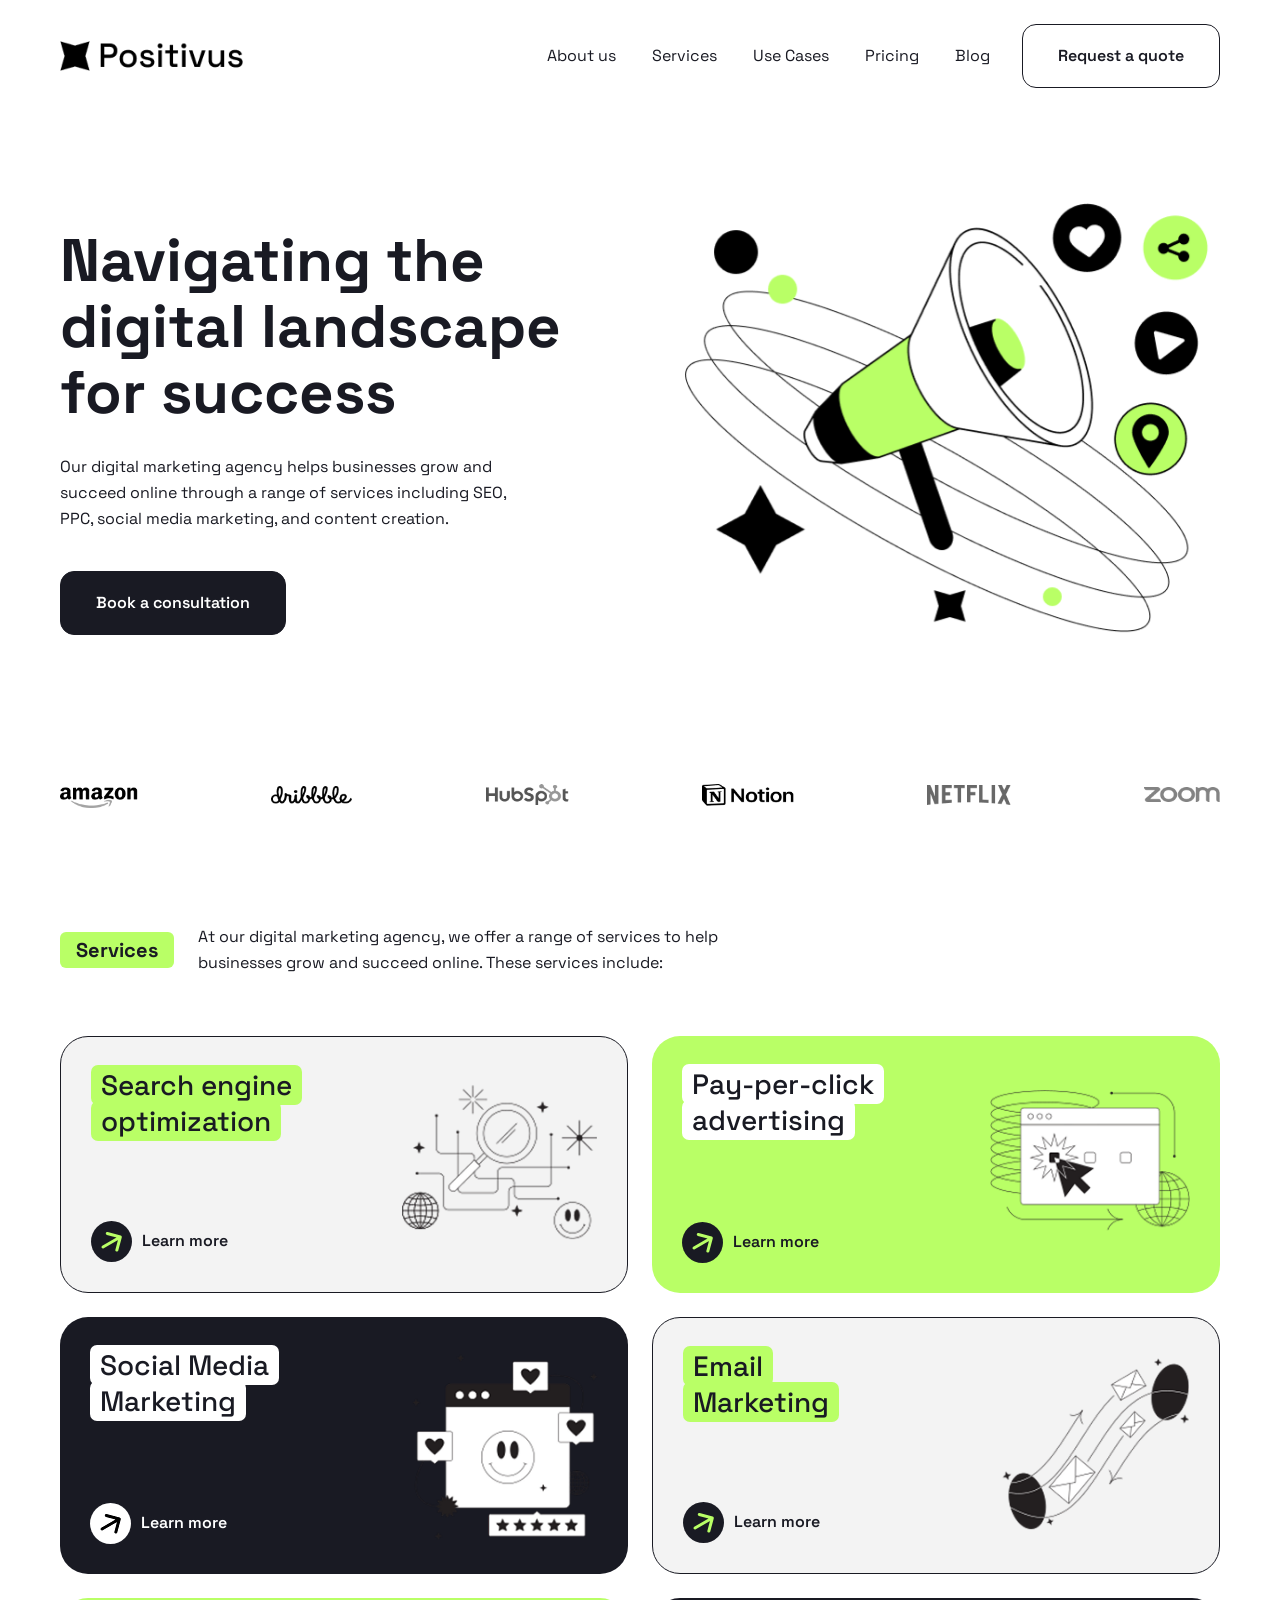
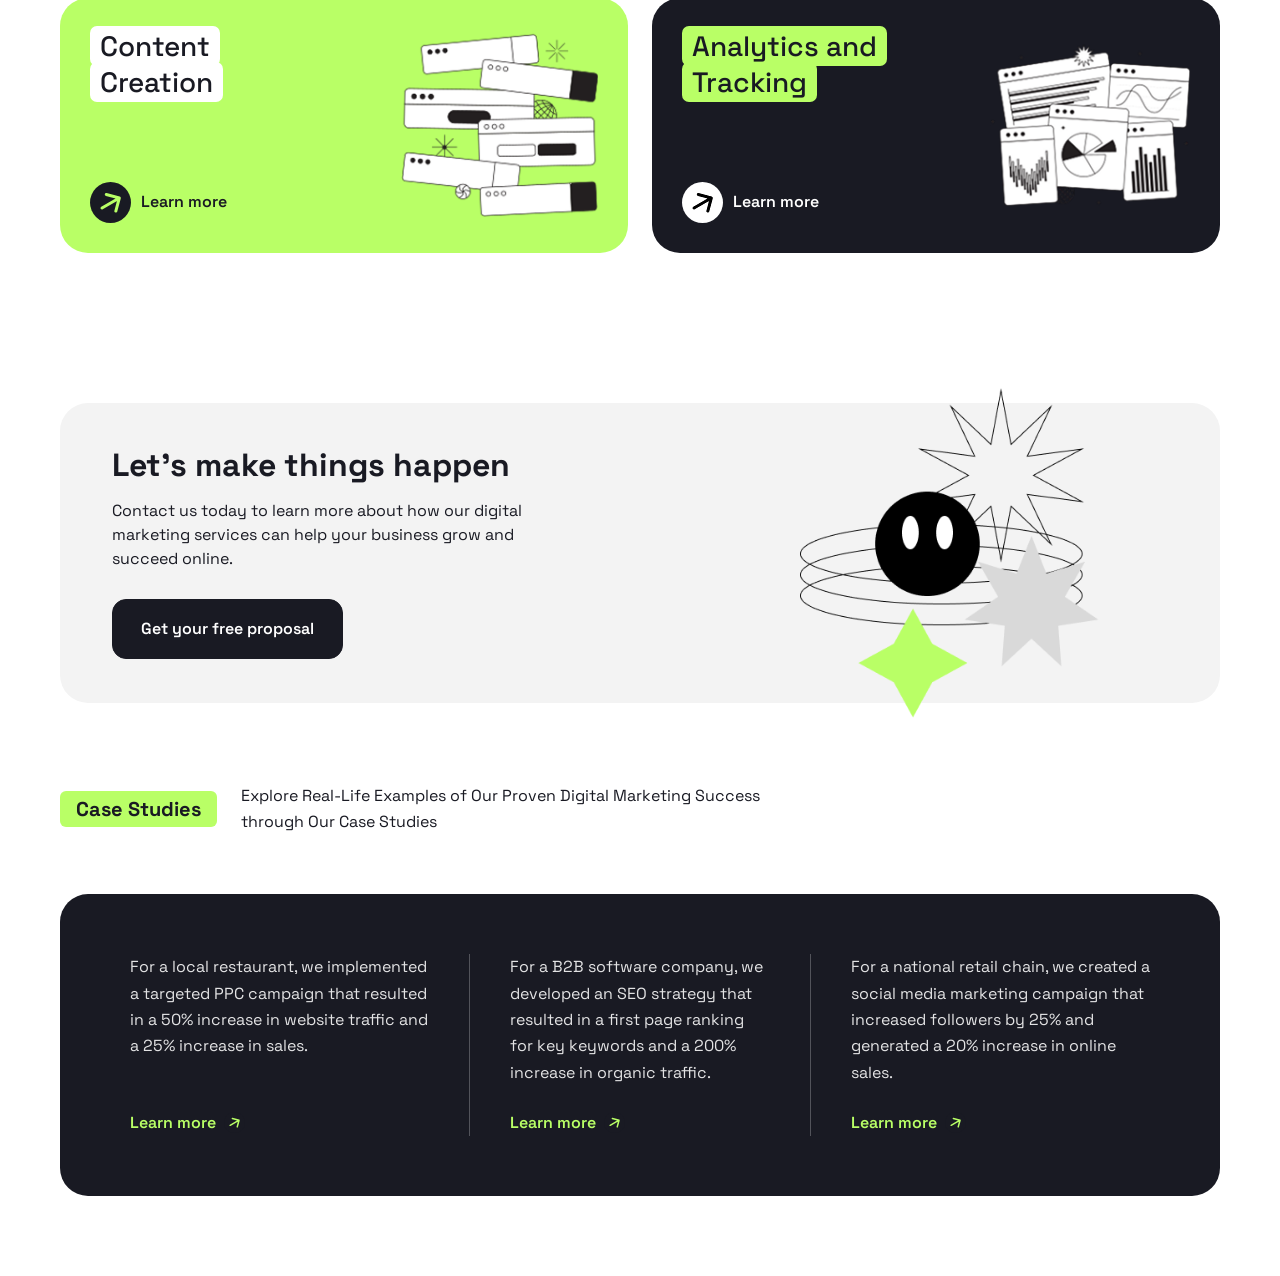
==== commit 5dd60ada: "Merge branch 'feature/landing-page' into develop # Conflicts: #	parte-1/index.html" ====
--- a/parte-1/index.html
+++ b/parte-1/index.html
@@ -6,8 +6,8 @@
   <meta name="viewport" content="width=device-width, initial-scale=1.0">
   <meta name="description"
     content="Positivus Digital marketing agency helping businesses grow and succeed online through SEO, PPC, social media marketing and content creation.">
-  <title>Positivus â€” Digital Marketing Agency</title>
-  <link rel="icon" href="assets/IconLogo.png">
+  <title>Positivus Digital Marketing Agency</title>
+  <link rel="icon" href="assets/LogoIcon.png">
   <link rel="preconnect" href="https://fonts.googleapis.com">
   <link rel="preconnect" href="https://fonts.gstatic.com" crossorigin>
   <link href="https://fonts.googleapis.com/css2?family=Space+Grotesk:wght@400;500;600;700&display=swap"
